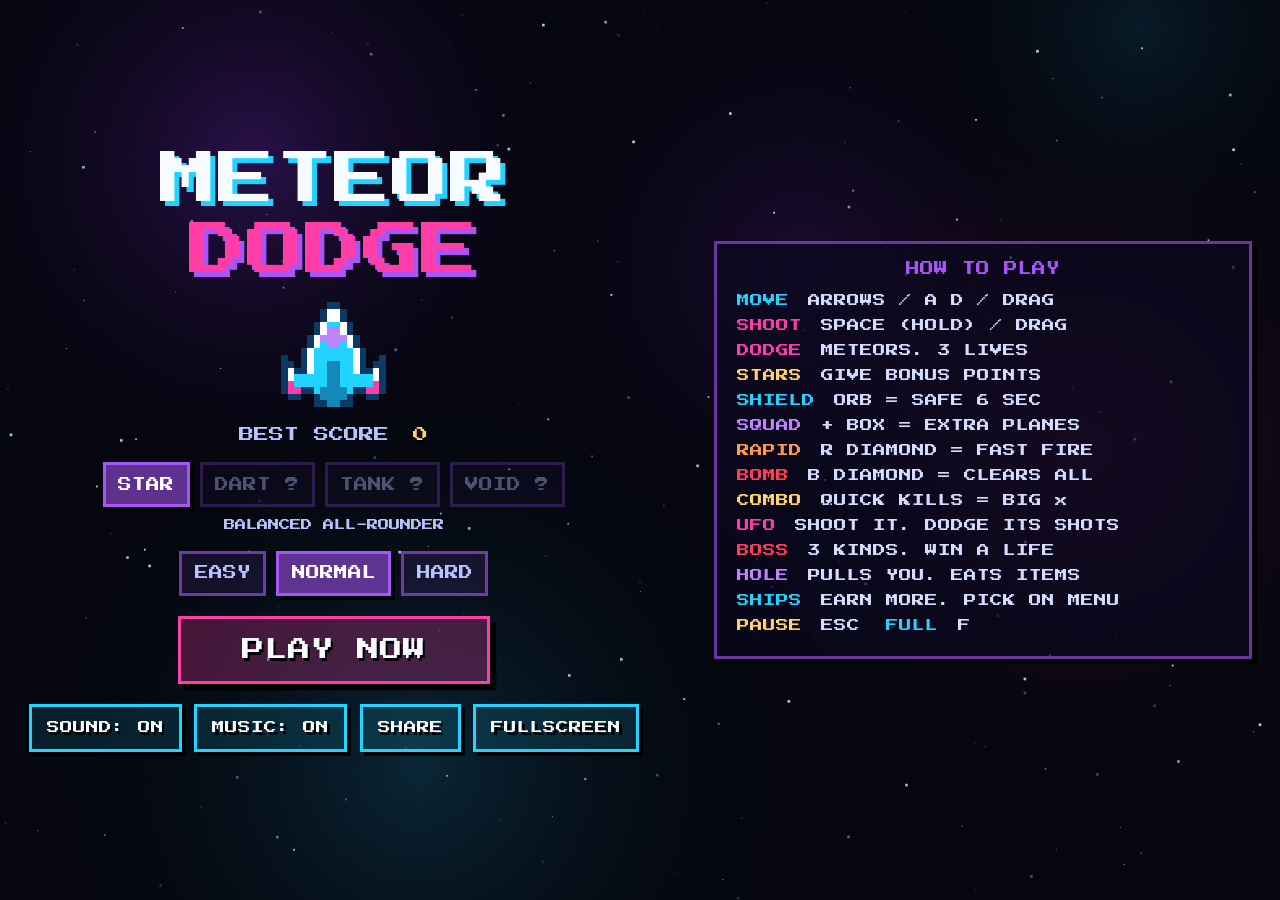
==== index.html @ 3d3eb7f8 "Stronger bosses that escalate; boss timing per difficulty Co-Authored-By: Claude Sonnet 5.5 <noreply" ====
<!doctype html>
<html lang="en">
<head>
<meta charset="utf-8">
<meta name="viewport" content="width=device-width, initial-scale=1, viewport-fit=cover, user-scalable=no">
<meta name="theme-color" content="#05060f">
<link rel="manifest" href="manifest.json">
<link rel="apple-touch-icon" href="assets/icon-192.png">
<meta name="mobile-web-app-capable" content="yes">
<meta name="apple-mobile-web-app-capable" content="yes">
<meta name="apple-mobile-web-app-status-bar-style" content="black-translucent">
<meta name="apple-mobile-web-app-title" content="Meteor Dodge">
<title>METEOR DODGE – Free Space Arcade Game</title>
<meta name="description" content="Dodge meteors, collect stars, and survive as long as possible in this free online arcade game.">
<meta property="og:type" content="website">
<meta property="og:url" content="https://nafisiqbalneloy.github.io/meteor-dodge/">
<meta property="og:site_name" content="METEOR DODGE">
<meta property="og:title" content="METEOR DODGE – Free Space Arcade Game">
<meta property="og:description" content="Dodge meteors, collect stars, and survive as long as possible in this free online arcade game.">
<meta property="og:image" content="https://nafisiqbalneloy.github.io/meteor-dodge/og-image-v2.png">
<meta property="og:image:width" content="1200">
<meta property="og:image:height" content="630">
<meta name="twitter:card" content="summary_large_image">
<meta name="twitter:title" content="METEOR DODGE – Free Space Arcade Game">
<meta name="twitter:description" content="Dodge meteors, collect stars, and survive as long as possible in this free online arcade game.">
<meta name="twitter:image" content="https://nafisiqbalneloy.github.io/meteor-dodge/og-image-v2.png">
<link rel="icon" type="image/svg+xml" href="assets/favicon.svg">
<link rel="stylesheet" href="style.css?v=13">
</head>
<body>
<div id="app">
  <div id="stage" class="state-menu">
    <canvas id="game" aria-label="Meteor Dodge game area"></canvas>

    <!-- HUD -->
    <div id="hud" aria-live="off">
      <div class="hud-left">
        <div class="score-label">SCORE</div>
        <div id="hudScore" class="score-val">0</div>
        <div class="best-line">BEST <span id="hudBest">0</span></div>
        <div id="combo" class="combo hidden"></div>
        <div id="power" class="power hidden"><span>SHIELD</span><i><b id="powerBar"></b></i></div>
        <div id="power2" class="power alt hidden"><span id="power2Label">DOUBLE SHIP</span><i><b id="power2Bar"></b></i></div>
        <div id="power3" class="power orange hidden"><span>RAPID FIRE</span><i><b id="power3Bar"></b></i></div>
      </div>
      <div id="lives" class="lives" aria-label="Lives"><span></span><span></span><span></span></div>
      <button id="btnPause" class="icon-btn" aria-label="Pause">II</button>
    </div>

    <!-- Optional touch pads -->
    <div id="pads">
      <div class="pad-group">
        <button id="padL" class="pad" aria-label="Move left">&lt;</button>
        <button id="padR" class="pad" aria-label="Move right">&gt;</button>
      </div>
      <button id="padF" class="pad fire" aria-label="Fire">FIRE</button>
    </div>

    <div id="toast" class="toast"></div>

    <!-- MAIN MENU -->
    <section id="menu" class="screen active">
      <div class="menu-main">
      <h1 class="title"><span>METEOR</span><span>DODGE</span></h1>
      <canvas id="shipPreview" class="hero-ship" width="48" height="48" aria-hidden="true"></canvas>

      <div class="menu-best">BEST SCORE <b id="menuBest">0</b></div>

      <div class="diff" role="radiogroup" aria-label="Ship">
        <button class="diff-btn ship-btn" data-ship="star" role="radio">STAR</button>
        <button class="diff-btn ship-btn" data-ship="dart" role="radio">DART</button>
        <button class="diff-btn ship-btn" data-ship="tank" role="radio">TANK</button>
        <button class="diff-btn ship-btn" data-ship="void" role="radio">VOID</button>
      </div>
      <div id="shipDesc" class="ship-desc">BALANCED ALL-ROUNDER</div>

      <div class="diff" role="radiogroup" aria-label="Difficulty">
        <button class="diff-btn" data-diff="easy" role="radio">EASY</button>
        <button class="diff-btn" data-diff="normal" role="radio">NORMAL</button>
        <button class="diff-btn" data-diff="hard" role="radio">HARD</button>
      </div>

      <button id="btnPlay" class="btn primary">PLAY NOW</button>

      <div class="row">
        <button id="btnHow" class="btn small narrow-only">HOW TO PLAY</button>
        <button id="btnSound" class="btn small" aria-pressed="true">SOUND: ON</button>
        <button id="btnMusic" class="btn small" aria-pressed="true">MUSIC: ON</button>
        <button id="btnPadToggle" class="btn small touch-only" aria-pressed="true">TOUCH PAD: ON</button>
        <button id="btnShare" class="btn small">SHARE</button>
        <button id="btnFull" class="btn small">FULLSCREEN</button>
      </div>
      </div>

      <div class="how">
        <h2>HOW TO PLAY</h2>
        <ul>
          <li><b class="c-cyan">MOVE</b> ARROWS / A D / DRAG</li>
          <li><b class="c-pink">SHOOT</b> SPACE (HOLD) / DRAG</li>
          <li><b class="c-pink">DODGE</b> METEORS. 3 LIVES</li>
          <li><b class="c-gold">STARS</b> GIVE BONUS POINTS</li>
          <li><b class="c-cyan">SHIELD</b> ORB = SAFE 6 SEC</li>
          <li><b class="c-purple">SQUAD</b> + BOX = EXTRA PLANES</li>
          <li><b class="c-orange">RAPID</b> R DIAMOND = FAST FIRE</li>
          <li><b class="c-red">BOMB</b> B DIAMOND = CLEARS ALL</li>
          <li><b class="c-gold">COMBO</b> QUICK KILLS = BIG x</li>
          <li><b class="c-pink">UFO</b> SHOOT IT. DODGE ITS SHOTS</li>
          <li><b class="c-red">BOSS</b> 3 KINDS. WIN A LIFE</li>
          <li><b class="c-purple">HOLE</b> PULLS YOU. EATS ITEMS</li>
          <li><b class="c-cyan">SHIPS</b> EARN MORE. PICK ON MENU</li>
          <li><b class="c-gold">PAUSE</b> ESC &nbsp;<b class="c-cyan">FULL</b> F</li>
        </ul>
        <button id="btnHowBack" class="btn small how-back">BACK</button>
      </div>
    </section>

    <!-- PAUSE -->
    <section id="pause" class="screen">
      <h2 class="big">PAUSED</h2>
      <button id="btnResume" class="btn primary">RESUME</button>
      <button id="btnRestart" class="btn">RESTART</button>
      <button id="btnPauseMenu" class="btn">MAIN MENU</button>
    </section>

    <!-- GAME OVER -->
    <section id="over" class="screen">
      <h2 class="big over-title">GAME OVER</h2>
      <div id="newBest" class="badge hidden">* NEW HIGH SCORE! *</div>
      <div class="stats">
        <div><span>FINAL SCORE</span><b id="ovScore">0</b></div>
        <div><span>BEST SCORE</span><b id="ovBest">0</b></div>
        <div><span>STARS COLLECTED</span><b id="ovStars">0</b></div>
        <div><span>BOSSES BEATEN</span><b id="ovBosses">0</b></div>
        <div><span>BEST COMBO</span><b id="ovCombo">0</b></div>
      </div>
      <button id="btnAgain" class="btn primary">PLAY AGAIN</button>
      <button id="btnOverMenu" class="btn">MAIN MENU</button>
      <button id="btnShare2" class="btn small">SHARE SCORE</button>
    </section>
  </div>
</div>
<noscript><p class="noscript">METEOR DODGE needs JavaScript enabled.</p></noscript>
<script src="game.js?v=22"></script>
</body>
</html>
---- style.css ----
/* METEOR DODGE – retro pixel styling. --u (set from JS) = stage height / 720, so 1u scales everything. */
@font-face {
  font-family: "Press Start 2P";                /* SIL Open Font License, see assets/OFL.txt */
  src: url("assets/PressStart2P-Regular.ttf") format("truetype");
  font-display: swap;
}
:root {
  --bg: #05060f;
  --cyan: #22d3ff;
  --purple: #a855f7;
  --pink: #ff3da8;
  --gold: #ffd36b;
  --white: #f5fbff;
  --u: 1px;
  --font: "Press Start 2P", "Courier New", monospace;
}
* { box-sizing: border-box; -webkit-tap-highlight-color: transparent; }
html, body {
  margin: 0; height: 100%; overflow: hidden; background: var(--bg); color: var(--white);
  font-family: var(--font); overscroll-behavior: none; touch-action: none;
  -webkit-user-select: none; user-select: none; -webkit-touch-callout: none;
}
button { font-family: var(--font); }
#app {
  position: fixed; inset: 0; display: flex; align-items: center; justify-content: center;
  background:
    radial-gradient(ellipse at 20% 10%, #1b0f3a 0, transparent 55%),
    radial-gradient(ellipse at 85% 90%, #0b2a4a 0, transparent 55%), var(--bg);
}
/* width / height are set by JS to fill the window (keeping the playfield proportions) */
#stage { position: relative; width: 100vw; height: 100vh; overflow: hidden; background: var(--bg); touch-action: none; }
canvas#game { position: absolute; inset: 0; width: 100%; height: 100%; display: block; touch-action: none; }
.hidden { display: none !important; }

/* shared pixel-box look: hard edges, no rounded corners, offset block shadow */
.pbox { border: calc(3 * var(--u)) solid; border-radius: 0; }

/* ---------- HUD ---------- */
#hud {
  position: absolute; left: 0; right: 0; top: 0; display: none; align-items: flex-start; justify-content: space-between;
  padding: calc(16 * var(--u) + env(safe-area-inset-top, 0px)) calc(20 * var(--u) + env(safe-area-inset-right, 0px)) calc(16 * var(--u)) calc(20 * var(--u) + env(safe-area-inset-left, 0px)); pointer-events: none;
  text-shadow: calc(2 * var(--u)) calc(2 * var(--u)) 0 #000;
}
.state-playing #hud, .state-paused #hud { display: flex; }
.hud-left { min-width: 0; }
.score-label { font-size: calc(11 * var(--u)); color: var(--cyan); }
.score-val { font-size: calc(30 * var(--u)); line-height: 1.2; margin-top: calc(6 * var(--u)); transform-origin: left center; }
.best-line { font-size: calc(10 * var(--u)); color: #b9c4ff; margin-top: calc(8 * var(--u)); }
.lives { display: flex; gap: calc(6 * var(--u)); margin-top: calc(4 * var(--u)); }
.lives span {
  width: calc(28 * var(--u)); height: calc(24 * var(--u)); background: var(--pink); image-rendering: pixelated;
  -webkit-mask: url("data:image/svg+xml,%3Csvg xmlns='http://www.w3.org/2000/svg' viewBox='0 0 7 6' shape-rendering='crispEdges'%3E%3Cpath d='M1 0h2v1H1zM4 0h2v1H4zM0 1h7v2H0zM1 3h5v1H1zM2 4h3v1H2zM3 5h1v1H3z'/%3E%3C/svg%3E") center / contain no-repeat;
  mask: url("data:image/svg+xml,%3Csvg xmlns='http://www.w3.org/2000/svg' viewBox='0 0 7 6' shape-rendering='crispEdges'%3E%3Cpath d='M1 0h2v1H1zM4 0h2v1H4zM0 1h7v2H0zM1 3h5v1H1zM2 4h3v1H2zM3 5h1v1H3z'/%3E%3C/svg%3E") center / contain no-repeat;
  transition: opacity .2s, transform .2s;
}
.lives span.lost { background: #3a3f66; opacity: .6; transform: scale(.8); }
.icon-btn {
  pointer-events: auto; width: calc(46 * var(--u)); height: calc(46 * var(--u)); min-width: 40px; min-height: 40px;
  border: calc(3 * var(--u)) solid var(--cyan); border-radius: 0; background: rgba(5, 6, 15, .7); color: var(--cyan);
  font-size: calc(14 * var(--u)); cursor: pointer; box-shadow: calc(3 * var(--u)) calc(3 * var(--u)) 0 #000;
}
.icon-btn:hover { background: rgba(34, 211, 255, .25); }
.power { margin-top: calc(14 * var(--u)); font-size: calc(10 * var(--u)); color: var(--cyan); }
.power i { display: block; width: calc(120 * var(--u)); height: calc(10 * var(--u)); margin-top: calc(6 * var(--u)); background: rgba(34, 211, 255, .2); border: calc(2 * var(--u)) solid var(--cyan); }
.power.orange { color: #ff9a4d; }
.power.orange i { border-color: #ff9a4d; background: rgba(255, 154, 77, .2); }
.power.orange b { background: #ff9a4d; }
.c-orange { color: #ff9a4d; }
.c-red { color: #ff3d5a; }
.power.alt { color: var(--purple); }
.power.alt i { border-color: var(--purple); background: rgba(168, 85, 247, .2); }
.power.alt b { background: var(--purple); }
.power b { display: block; height: 100%; width: 100%; background: var(--cyan); transform-origin: left; }

/* ---------- Touch pads ---------- */
#pads { position: absolute; left: 0; right: 0; bottom: calc(10 * var(--u) + env(safe-area-inset-bottom, 0px)); display: none; justify-content: space-between; padding: 0 calc(14 * var(--u) + env(safe-area-inset-right, 0px)) 0 calc(14 * var(--u) + env(safe-area-inset-left, 0px)); pointer-events: none; }
.pad {
  pointer-events: auto; width: calc(76 * var(--u)); height: calc(76 * var(--u)); min-width: 56px; min-height: 56px; border-radius: 0;
  border: calc(3 * var(--u)) solid rgba(34, 211, 255, .7); background: rgba(34, 211, 255, .12); color: var(--cyan);
  font-size: calc(24 * var(--u)); touch-action: none;
}
.pad.down { background: rgba(34, 211, 255, .4); }
.pad-group { display: flex; gap: calc(10 * var(--u)); }
.pad.fire { border-color: rgba(255, 61, 168, .85); background: rgba(255, 61, 168, .16); color: var(--pink); font-size: calc(13 * var(--u)); }
.pad.fire.down { background: rgba(255, 61, 168, .5); }
@media (pointer: coarse) {
  .state-playing.pad-on #pads { display: flex; }
  .touch-only { display: inline-block !important; }
}
.touch-only { display: none; }

/* ---------- Toast ---------- */
.toast {
  position: absolute; left: 50%; top: 22%; transform: translate(-50%, -10px); opacity: 0; pointer-events: none;
  padding: calc(12 * var(--u)) calc(18 * var(--u)); border: calc(3 * var(--u)) solid var(--pink); font-size: calc(14 * var(--u)); line-height: 1.3;
  background: rgba(5, 6, 15, .85); color: var(--white); text-shadow: calc(2 * var(--u)) calc(2 * var(--u)) 0 #000;
  box-shadow: calc(4 * var(--u)) calc(4 * var(--u)) 0 #000; white-space: nowrap; transition: opacity .2s, transform .2s; z-index: 5;
}
.toast.show { opacity: 1; transform: translate(-50%, 0); }

/* ---------- Screens ---------- */
.screen {
  position: absolute; inset: 0; display: flex; flex-direction: column; align-items: center; justify-content: center;
  gap: calc(16 * var(--u)); padding: calc(18 * var(--u) + env(safe-area-inset-top, 0px)) calc(18 * var(--u) + env(safe-area-inset-right, 0px)) calc(18 * var(--u) + env(safe-area-inset-bottom, 0px)) calc(18 * var(--u) + env(safe-area-inset-left, 0px)); text-align: center;
  opacity: 0; visibility: hidden; transform: scale(1.04);
  transition: opacity .3s ease, transform .3s ease, visibility 0s .3s; z-index: 4;
}
.screen.active { opacity: 1; visibility: visible; transform: none; transition-delay: 0s; }
#pause, #over { background: rgba(5, 6, 15, .82); }

.menu-main { display: flex; flex-direction: column; align-items: center; gap: calc(16 * var(--u)); }
.wide-layout #menu { flex-direction: row; gap: calc(60 * var(--u)); }
.wide-layout .how { width: calc(430 * var(--u)); }

.title { margin: 0; display: flex; flex-direction: column; gap: calc(6 * var(--u)); line-height: 1.1; font-weight: 400; font-size: calc(46 * var(--u)); }
.title span:first-child { color: var(--white); text-shadow: calc(4 * var(--u)) calc(4 * var(--u)) 0 var(--cyan); }
.title span:last-child { color: var(--pink); text-shadow: calc(4 * var(--u)) calc(4 * var(--u)) 0 var(--purple); }
.hero-ship { width: calc(84 * var(--u)); height: calc(84 * var(--u)); image-rendering: pixelated; animation: float 2.4s steps(6) infinite; }
.ship-desc { font-size: calc(9 * var(--u)); color: #b9c4ff; margin-top: calc(-6 * var(--u)); }
.combo { margin-top: calc(10 * var(--u)); font-size: calc(11 * var(--u)); color: var(--gold); text-shadow: calc(2 * var(--u)) calc(2 * var(--u)) 0 #000; }
.hero-ship .flame { animation: flick .2s steps(2) infinite alternate; transform-origin: 0 24px; }
@keyframes float { 50% { transform: translateY(calc(-8 * var(--u))); } }
@keyframes flick { to { transform: scaleY(.7); } }
.menu-best { font-size: calc(12 * var(--u)); color: #b9c4ff; }
.menu-best b { color: var(--gold); font-weight: 400; margin-left: .6em; text-shadow: calc(2 * var(--u)) calc(2 * var(--u)) 0 #000; }

.diff { display: flex; gap: calc(8 * var(--u)); }
.diff-btn {
  font-size: calc(11 * var(--u)); color: #b9c4ff; cursor: pointer; padding: calc(10 * var(--u)) calc(10 * var(--u)); min-height: 40px;
  border: calc(3 * var(--u)) solid rgba(168, 85, 247, .6); border-radius: 0; background: rgba(168, 85, 247, .1);
}
.diff-btn[aria-checked="true"] { color: #fff; border-color: var(--purple); background: rgba(168, 85, 247, .55); box-shadow: calc(3 * var(--u)) calc(3 * var(--u)) 0 #000; }

.btn {
  font-size: calc(14 * var(--u)); color: var(--white); cursor: pointer; line-height: 1.2;
  min-width: calc(250 * var(--u)); min-height: 46px; padding: calc(14 * var(--u)) calc(22 * var(--u)); border-radius: 0;
  border: calc(3 * var(--u)) solid var(--cyan); background: rgba(34, 211, 255, .12);
  text-shadow: calc(2 * var(--u)) calc(2 * var(--u)) 0 #000; box-shadow: calc(5 * var(--u)) calc(5 * var(--u)) 0 #000;
  transition: transform .06s, box-shadow .06s, background .1s;
}
.btn:hover, .btn:focus-visible { background: rgba(34, 211, 255, .3); outline: none; }
.btn:active { transform: translate(calc(4 * var(--u)), calc(4 * var(--u))); box-shadow: calc(1 * var(--u)) calc(1 * var(--u)) 0 #000; }
.btn.primary { border-color: var(--pink); background: rgba(255, 61, 168, .25); font-size: calc(18 * var(--u)); animation: blink 1.2s steps(2) infinite; }
.btn.primary:hover, .btn.primary:focus-visible { background: rgba(255, 61, 168, .5); }
.btn.small { min-width: 0; font-size: calc(10 * var(--u)); padding: calc(11 * var(--u)) calc(12 * var(--u)); min-height: 40px; box-shadow: calc(3 * var(--u)) calc(3 * var(--u)) 0 #000; }
@keyframes blink { 50% { border-color: var(--gold); } }
.row { display: flex; flex-wrap: wrap; gap: calc(10 * var(--u)); justify-content: center; }

.how { width: calc(420 * var(--u)); max-width: 94%; padding: calc(14 * var(--u)) calc(16 * var(--u)); border: calc(3 * var(--u)) solid rgba(168, 85, 247, .6); background: rgba(10, 8, 30, .7); text-align: left; box-shadow: calc(4 * var(--u)) calc(4 * var(--u)) 0 #000; }
.how h2 { margin: 0 0 calc(10 * var(--u)); font-size: calc(11 * var(--u)); font-weight: 400; color: var(--purple); text-align: center; }
.how ul { margin: 0; padding: 0; list-style: none; font-size: calc(10 * var(--u)); line-height: 2; color: #d4dcff; }
.how b { font-weight: 400; margin-right: .5em; }
.c-cyan { color: var(--cyan); } .c-pink { color: var(--pink); } .c-gold { color: var(--gold); } .c-purple { color: #c084fc; }

.big { margin: 0; font-size: calc(36 * var(--u)); font-weight: 400; color: var(--white); text-shadow: calc(4 * var(--u)) calc(4 * var(--u)) 0 var(--cyan); }
.over-title { color: var(--pink); text-shadow: calc(4 * var(--u)) calc(4 * var(--u)) 0 var(--purple); }
#over.active .over-title { animation: slam .6s steps(8) both; }
#over.active .stats > div { animation: rise .4s steps(5) both; }
#over.active .stats > div:nth-child(2) { animation-delay: .15s; }
#over.active .stats > div:nth-child(3) { animation-delay: .3s; }
@keyframes slam { 0% { transform: scale(3); opacity: 0; } 100% { transform: none; opacity: 1; } }
@keyframes rise { from { transform: translateY(20px); opacity: 0; } }
.stats { display: grid; gap: calc(10 * var(--u)); width: calc(420 * var(--u)); max-width: 92%; }
.stats > div { display: flex; justify-content: space-between; align-items: center; gap: calc(10 * var(--u)); padding: calc(12 * var(--u)) calc(14 * var(--u)); border: calc(3 * var(--u)) solid rgba(34, 211, 255, .6); background: rgba(34, 211, 255, .08); box-shadow: calc(4 * var(--u)) calc(4 * var(--u)) 0 #000; }
.stats span { font-size: calc(10 * var(--u)); color: #b9c4ff; text-align: left; }
.stats b { font-size: calc(20 * var(--u)); font-weight: 400; color: var(--gold); text-shadow: calc(2 * var(--u)) calc(2 * var(--u)) 0 #000; }
.badge { padding: calc(10 * var(--u)) calc(14 * var(--u)); font-size: calc(12 * var(--u)); color: #1a1000; background: var(--gold); border: calc(3 * var(--u)) solid #fff; box-shadow: calc(4 * var(--u)) calc(4 * var(--u)) 0 #000; animation: pop .8s steps(2) infinite; }
@keyframes pop { 50% { background: #fff; } }

.static-screen { position: static; transform: none; }
.nolink { text-decoration: none; display: inline-block; }
.noscript { position: fixed; inset: 0; display: grid; place-items: center; background: var(--bg); color: #fff; margin: 0; }

@media (prefers-reduced-motion: reduce) {
  .hero-ship, .btn.primary, .badge { animation: none; }
  .screen { transition-duration: .01s; }
}

/* ---------- Phone layout: the how-to list lives on its own page, so the main menu stays roomy ---------- */
.narrow-only, .how-back { display: none; }
#stage:not(.wide-layout) .narrow-only { display: inline-block; }
#stage:not(.wide-layout) #menu .how { display: none; width: calc(440 * var(--u)); max-width: 96%; padding: calc(16 * var(--u)) calc(18 * var(--u)); }
#stage:not(.wide-layout) #menu .how h2 { font-size: calc(14 * var(--u)); margin-bottom: calc(12 * var(--u)); }
#stage:not(.wide-layout) #menu .how ul { font-size: calc(11 * var(--u)); line-height: 2.05; }
#stage:not(.wide-layout) #menu .how .how-back { display: block; margin: calc(14 * var(--u)) auto 0; }
#stage:not(.wide-layout) #menu.show-how .menu-main { display: none; }
#stage:not(.wide-layout) #menu.show-how .how { display: block; }
#stage:not(.wide-layout) .menu-main { gap: calc(12 * var(--u)); }

.diff-btn.locked { opacity: .4; }
.diff-btn.locked::after { content: ' ?'; }

/* iPhone home-screen app: page box as tall as the real screen (the height is set from JS) */
html.ios-standalone, html.ios-standalone body { height: var(--screen-h); }
html.ios-standalone #app { position: absolute; top: 0; left: 0; right: 0; bottom: auto; height: var(--screen-h); }
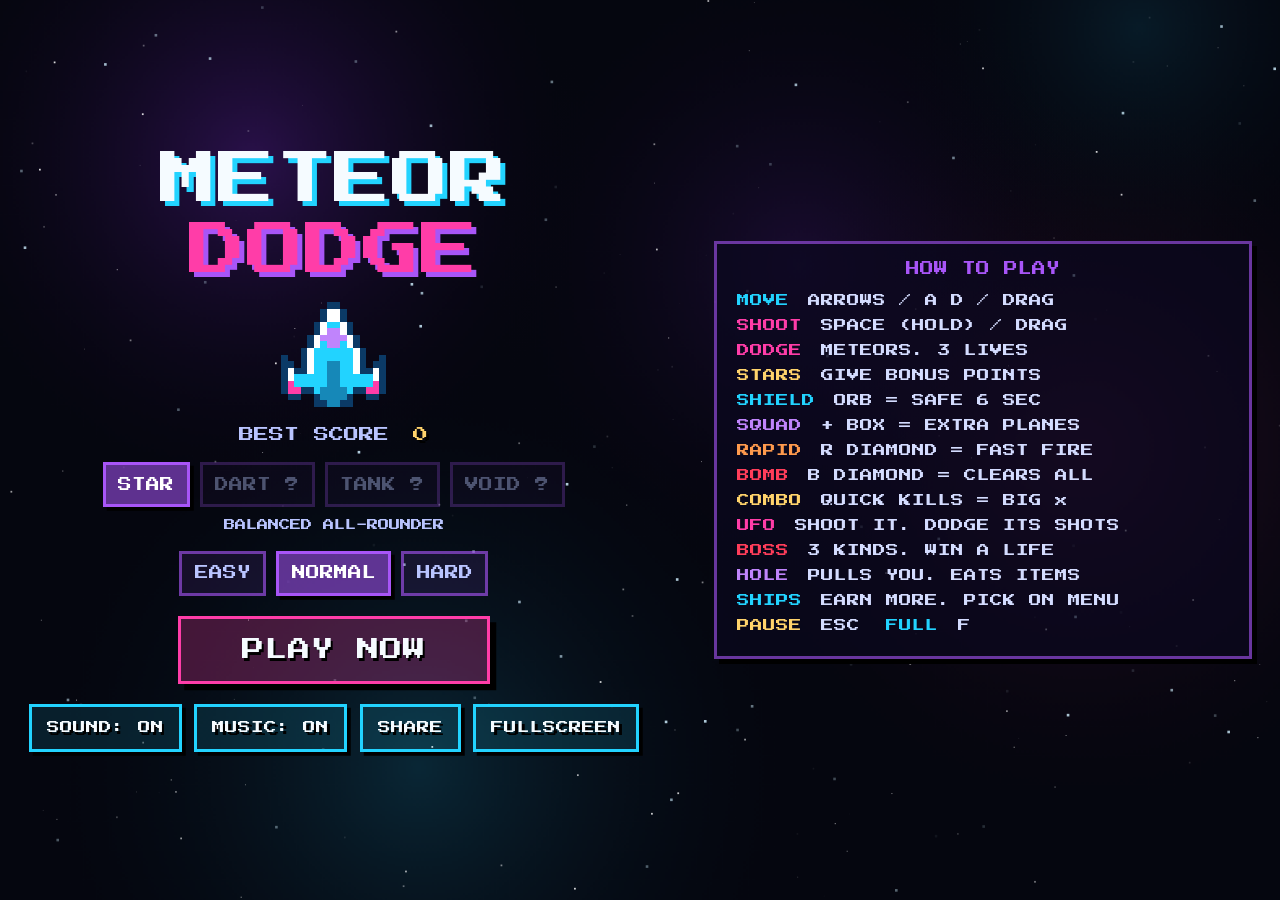
==== commit 4a2c49b2: "Centered hearts, fire meteors for Magma King, sooner bosses, no font flash on startup Co-Authored-By" ====
--- a/index.html
+++ b/index.html
@@ -25,7 +25,8 @@
 <meta name="twitter:description" content="Dodge meteors, collect stars, and survive as long as possible in this free online arcade game.">
 <meta name="twitter:image" content="https://nafisiqbalneloy.github.io/meteor-dodge/og-image-v2.png">
 <link rel="icon" type="image/svg+xml" href="assets/favicon.svg">
-<link rel="stylesheet" href="style.css?v=13">
+<link rel="preload" href="assets/PressStart2P-Regular.ttf" as="font" type="font/ttf" crossorigin>
+<link rel="stylesheet" href="style.css?v=14">
 </head>
 <body>
 <div id="app">
@@ -139,7 +140,7 @@
     </section>
   </div>
 </div>
-<noscript><p class="noscript">METEOR DODGE needs JavaScript enabled.</p></noscript>
-<script src="game.js?v=22"></script>
+<noscript><style>html:not(.fonts-ready) #app{opacity:1!important}</style><p class="noscript">METEOR DODGE needs JavaScript enabled.</p></noscript>
+<script src="game.js?v=23"></script>
 </body>
 </html>
--- a/style.css
+++ b/style.css
@@ -2,7 +2,7 @@
 @font-face {
   font-family: "Press Start 2P";                /* SIL Open Font License, see assets/OFL.txt */
   src: url("assets/PressStart2P-Regular.ttf") format("truetype");
-  font-display: swap;
+  font-display: block;
 }
 :root {
   --bg: #05060f;
@@ -46,7 +46,8 @@
 .score-label { font-size: calc(11 * var(--u)); color: var(--cyan); }
 .score-val { font-size: calc(30 * var(--u)); line-height: 1.2; margin-top: calc(6 * var(--u)); transform-origin: left center; }
 .best-line { font-size: calc(10 * var(--u)); color: #b9c4ff; margin-top: calc(8 * var(--u)); }
-.lives { display: flex; gap: calc(6 * var(--u)); margin-top: calc(4 * var(--u)); }
+.lives { display: flex; gap: calc(6 * var(--u)); }
+#hud .lives { position: absolute; left: 50%; transform: translateX(-50%); top: calc(18 * var(--u) + env(safe-area-inset-top, 0px)); }
 .lives span {
   width: calc(28 * var(--u)); height: calc(24 * var(--u)); background: var(--pink); image-rendering: pixelated;
   -webkit-mask: url("data:image/svg+xml,%3Csvg xmlns='http://www.w3.org/2000/svg' viewBox='0 0 7 6' shape-rendering='crispEdges'%3E%3Cpath d='M1 0h2v1H1zM4 0h2v1H4zM0 1h7v2H0zM1 3h5v1H1zM2 4h3v1H2zM3 5h1v1H3z'/%3E%3C/svg%3E") center / contain no-repeat;
@@ -193,3 +194,7 @@
 /* iPhone home-screen app: page box as tall as the real screen (the height is set from JS) */
 html.ios-standalone, html.ios-standalone body { height: var(--screen-h); }
 html.ios-standalone #app { position: absolute; top: 0; left: 0; right: 0; bottom: auto; height: var(--screen-h); }
+
+/* hide the page for a moment until the pixel font is ready (JS adds .fonts-ready; no-JS visitors still see it) */
+html:not(.fonts-ready) #app { opacity: 0; }
+html.fonts-ready #app { opacity: 1; transition: opacity .12s linear; }
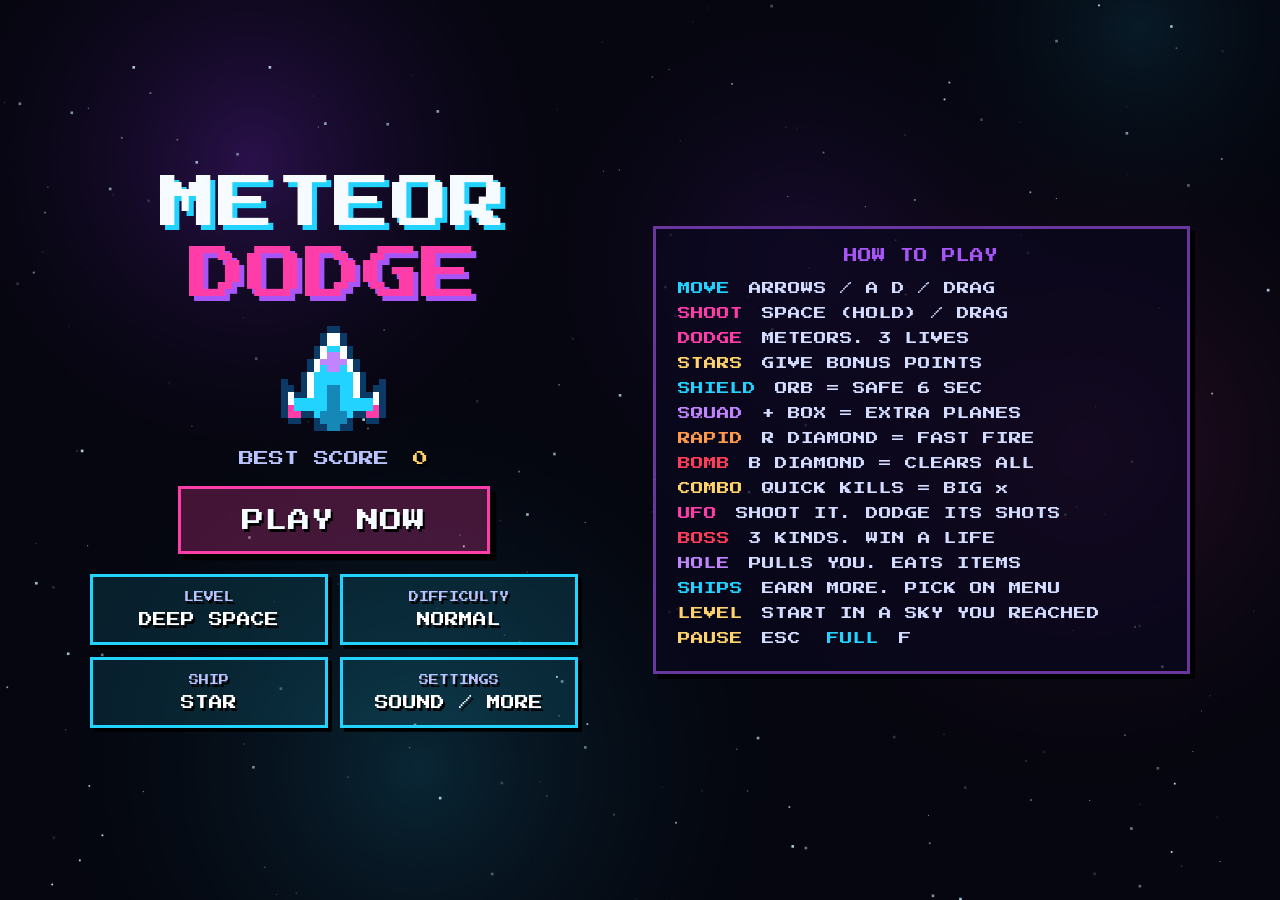
==== commit 4c4533f1: "Cleaner menu: home with Level, Difficulty, Ship and Settings pages; choose starting level Co-Authore" ====
--- a/index.html
+++ b/index.html
@@ -26,7 +26,7 @@
 <meta name="twitter:image" content="https://nafisiqbalneloy.github.io/meteor-dodge/og-image-v2.png">
 <link rel="icon" type="image/svg+xml" href="assets/favicon.svg">
 <link rel="preload" href="assets/PressStart2P-Regular.ttf" as="font" type="font/ttf" crossorigin>
-<link rel="stylesheet" href="style.css?v=14">
+<link rel="stylesheet" href="style.css?v=15">
 </head>
 <body>
 <div id="app">
@@ -60,37 +60,71 @@
     <div id="toast" class="toast"></div>
 
     <!-- MAIN MENU -->
-    <section id="menu" class="screen active">
+    <section id="menu" class="screen active" data-view="home">
+      <!-- HOME -->
       <div class="menu-main">
-      <h1 class="title"><span>METEOR</span><span>DODGE</span></h1>
-      <canvas id="shipPreview" class="hero-ship" width="48" height="48" aria-hidden="true"></canvas>
+        <h1 class="title"><span>METEOR</span><span>DODGE</span></h1>
+        <canvas id="shipPreview" class="hero-ship" width="48" height="48" aria-hidden="true"></canvas>
+        <div class="menu-best">BEST SCORE <b id="menuBest">0</b></div>
 
-      <div class="menu-best">BEST SCORE <b id="menuBest">0</b></div>
+        <button id="btnPlay" class="btn primary">PLAY NOW</button>
 
-      <div class="diff" role="radiogroup" aria-label="Ship">
-        <button class="diff-btn ship-btn" data-ship="star" role="radio">STAR</button>
-        <button class="diff-btn ship-btn" data-ship="dart" role="radio">DART</button>
-        <button class="diff-btn ship-btn" data-ship="tank" role="radio">TANK</button>
-        <button class="diff-btn ship-btn" data-ship="void" role="radio">VOID</button>
-      </div>
-      <div id="shipDesc" class="ship-desc">BALANCED ALL-ROUNDER</div>
-
-      <div class="diff" role="radiogroup" aria-label="Difficulty">
-        <button class="diff-btn" data-diff="easy" role="radio">EASY</button>
-        <button class="diff-btn" data-diff="normal" role="radio">NORMAL</button>
-        <button class="diff-btn" data-diff="hard" role="radio">HARD</button>
+        <div class="menu-grid">
+          <button id="btnLevelMenu" class="btn small tile"><span class="k">LEVEL</span><span class="v" id="vLevel">DEEP SPACE</span></button>
+          <button id="btnDiffMenu" class="btn small tile"><span class="k">DIFFICULTY</span><span class="v" id="vDiff">NORMAL</span></button>
+          <button id="btnShipMenu" class="btn small tile"><span class="k">SHIP</span><span class="v" id="vShip">STAR</span></button>
+          <button id="btnSettingsMenu" class="btn small tile"><span class="k">SETTINGS</span><span class="v">SOUND / MORE</span></button>
+          <button id="btnHow" class="btn small tile narrow-only"><span class="v">HOW TO PLAY</span></button>
+        </div>
       </div>
 
-      <button id="btnPlay" class="btn primary">PLAY NOW</button>
+      <!-- LEVEL -->
+      <div id="panelLevel" class="menu-panel">
+        <h2>CHOOSE LEVEL</h2>
+        <p class="panel-note">START IN A SKY YOU HAVE ALREADY REACHED</p>
+        <div class="opt-list" role="radiogroup" aria-label="Start level">
+          <button class="opt-btn level-btn" data-level="0" role="radio"><b>DEEP SPACE</b><small></small></button>
+          <button class="opt-btn level-btn" data-level="1" role="radio"><b>TOXIC NEBULA</b><small></small></button>
+          <button class="opt-btn level-btn" data-level="2" role="radio"><b>ICE FIELD</b><small></small></button>
+          <button class="opt-btn level-btn" data-level="3" role="radio"><b>LAVA ZONE</b><small></small></button>
+        </div>
+        <button class="btn small back-btn">BACK</button>
+      </div>
 
-      <div class="row">
-        <button id="btnHow" class="btn small narrow-only">HOW TO PLAY</button>
-        <button id="btnSound" class="btn small" aria-pressed="true">SOUND: ON</button>
-        <button id="btnMusic" class="btn small" aria-pressed="true">MUSIC: ON</button>
-        <button id="btnPadToggle" class="btn small touch-only" aria-pressed="true">TOUCH PAD: ON</button>
-        <button id="btnShare" class="btn small">SHARE</button>
-        <button id="btnFull" class="btn small">FULLSCREEN</button>
+      <!-- DIFFICULTY -->
+      <div id="panelDiff" class="menu-panel">
+        <h2>DIFFICULTY</h2>
+        <div class="opt-list" role="radiogroup" aria-label="Difficulty">
+          <button class="opt-btn diff-btn" data-diff="easy" role="radio"><b>EASY</b><small>RELAXED. SLOWER, FEWER METEORS</small></button>
+          <button class="opt-btn diff-btn" data-diff="normal" role="radio"><b>NORMAL</b><small>THE REAL GAME</small></button>
+          <button class="opt-btn diff-btn" data-diff="hard" role="radio"><b>HARD</b><small>FAST AND MEAN. TOUGHER BOSSES</small></button>
+        </div>
+        <button class="btn small back-btn">BACK</button>
       </div>
+
+      <!-- SHIP -->
+      <div id="panelShip" class="menu-panel">
+        <h2>CHOOSE SHIP</h2>
+        <div class="opt-list" role="radiogroup" aria-label="Ship">
+          <button class="opt-btn diff-btn ship-btn" data-ship="star" role="radio"><b>STAR</b><small></small></button>
+          <button class="opt-btn diff-btn ship-btn" data-ship="dart" role="radio"><b>DART</b><small></small></button>
+          <button class="opt-btn diff-btn ship-btn" data-ship="tank" role="radio"><b>TANK</b><small></small></button>
+          <button class="opt-btn diff-btn ship-btn" data-ship="void" role="radio"><b>VOID</b><small></small></button>
+        </div>
+        <button class="btn small back-btn">BACK</button>
+      </div>
+
+      <!-- SETTINGS -->
+      <div id="panelSettings" class="menu-panel">
+        <h2>SETTINGS</h2>
+        <div class="opt-list settings-list">
+          <button id="btnSound" class="btn small" aria-pressed="true">SOUND: ON</button>
+          <button id="btnMusic" class="btn small" aria-pressed="true">MUSIC: ON</button>
+          <button id="btnPadToggle" class="btn small touch-only" aria-pressed="true">TOUCH PAD: ON</button>
+          <button id="btnFull" class="btn small">FULLSCREEN</button>
+          <button id="btnShare" class="btn small">SHARE THE GAME</button>
+        </div>
+        <button class="btn small back-btn">BACK</button>
       </div>
 
       <div class="how">
@@ -109,9 +143,10 @@
           <li><b class="c-red">BOSS</b> 3 KINDS. WIN A LIFE</li>
           <li><b class="c-purple">HOLE</b> PULLS YOU. EATS ITEMS</li>
           <li><b class="c-cyan">SHIPS</b> EARN MORE. PICK ON MENU</li>
+          <li><b class="c-gold">LEVEL</b> START IN A SKY YOU REACHED</li>
           <li><b class="c-gold">PAUSE</b> ESC &nbsp;<b class="c-cyan">FULL</b> F</li>
         </ul>
-        <button id="btnHowBack" class="btn small how-back">BACK</button>
+        <button id="btnHowBack" class="btn small how-back back-btn">BACK</button>
       </div>
     </section>
 
@@ -141,6 +176,6 @@
   </div>
 </div>
 <noscript><style>html:not(.fonts-ready) #app{opacity:1!important}</style><p class="noscript">METEOR DODGE needs JavaScript enabled.</p></noscript>
-<script src="game.js?v=23"></script>
+<script src="game.js?v=24"></script>
 </body>
 </html>
--- a/style.css
+++ b/style.css
@@ -177,19 +177,43 @@
   .screen { transition-duration: .01s; }
 }
 
-/* ---------- Phone layout: the how-to list lives on its own page, so the main menu stays roomy ---------- */
+/* ---------- Menu pages: home, level, difficulty, ship, settings, how to play ---------- */
 .narrow-only, .how-back { display: none; }
-#stage:not(.wide-layout) .narrow-only { display: inline-block; }
-#stage:not(.wide-layout) #menu .how { display: none; width: calc(440 * var(--u)); max-width: 96%; padding: calc(16 * var(--u)) calc(18 * var(--u)); }
+#menu .menu-main, #menu .menu-panel, #menu .how { display: none; }
+#menu[data-view="home"] .menu-main { display: flex; }
+#menu[data-view="level"] #panelLevel, #menu[data-view="diff"] #panelDiff, #menu[data-view="ship"] #panelShip, #menu[data-view="settings"] #panelSettings { display: flex; }
+#menu[data-view="how"] .how { display: block; }
+.wide-layout #menu[data-view="home"] .how { display: block; }
+.how { width: calc(440 * var(--u)); max-width: 96%; padding: calc(16 * var(--u)) calc(18 * var(--u)); }
+#stage:not(.wide-layout) .tile.narrow-only { display: flex; }
 #stage:not(.wide-layout) #menu .how h2 { font-size: calc(14 * var(--u)); margin-bottom: calc(12 * var(--u)); }
-#stage:not(.wide-layout) #menu .how ul { font-size: calc(11 * var(--u)); line-height: 2.05; }
+#stage:not(.wide-layout) #menu .how ul { font-size: calc(11 * var(--u)); line-height: 2; }
 #stage:not(.wide-layout) #menu .how .how-back { display: block; margin: calc(14 * var(--u)) auto 0; }
-#stage:not(.wide-layout) #menu.show-how .menu-main { display: none; }
-#stage:not(.wide-layout) #menu.show-how .how { display: block; }
 #stage:not(.wide-layout) .menu-main { gap: calc(12 * var(--u)); }
+.wide-layout .how { width: calc(430 * var(--u)); }
+
+.menu-grid { display: grid; grid-template-columns: 1fr 1fr; gap: calc(10 * var(--u)); width: calc(390 * var(--u)); max-width: 100%; }
+.tile { display: flex; flex-direction: column; align-items: center; justify-content: center; gap: calc(7 * var(--u)); min-width: 0; padding: calc(12 * var(--u)) calc(8 * var(--u)); }
+.tile .k { font-size: calc(8 * var(--u)); color: #b9c4ff; }
+.tile .v { font-size: calc(11 * var(--u)); color: #fff; }
+.tile.narrow-only { grid-column: 1 / -1; }
+
+.menu-panel { flex-direction: column; align-items: center; gap: calc(14 * var(--u)); width: calc(440 * var(--u)); max-width: 96%; }
+.menu-panel h2 { margin: 0; font-size: calc(18 * var(--u)); font-weight: 400; color: var(--purple); text-shadow: calc(3 * var(--u)) calc(3 * var(--u)) 0 #000; }
+.panel-note { margin: calc(-6 * var(--u)) 0 0; font-size: calc(9 * var(--u)); color: #b9c4ff; }
+.opt-list { display: flex; flex-direction: column; gap: calc(10 * var(--u)); width: 100%; }
+.opt-btn {
+  display: flex; flex-direction: column; align-items: flex-start; gap: calc(7 * var(--u)); width: 100%; min-height: 44px; cursor: pointer; text-align: left;
+  padding: calc(13 * var(--u)) calc(16 * var(--u)); color: #d9ddff; border: calc(3 * var(--u)) solid rgba(168, 85, 247, .6); border-radius: 0; background: rgba(168, 85, 247, .1);
+}
+.opt-btn b { font-weight: 400; font-size: calc(14 * var(--u)); }
+.opt-btn small { font-size: calc(9 * var(--u)); color: #b9c4ff; line-height: 1.5; }
+.opt-btn[aria-checked="true"] { color: #fff; border-color: var(--purple); background: rgba(168, 85, 247, .5); box-shadow: calc(3 * var(--u)) calc(3 * var(--u)) 0 #000; }
+.opt-btn.locked { opacity: .5; }
+.opt-btn.locked::after { content: none; }
+.settings-list .btn { width: 100%; }
 
 .diff-btn.locked { opacity: .4; }
-.diff-btn.locked::after { content: ' ?'; }
 
 /* iPhone home-screen app: page box as tall as the real screen (the height is set from JS) */
 html.ios-standalone, html.ios-standalone body { height: var(--screen-h); }
@@ -198,3 +222,5 @@
 /* hide the page for a moment until the pixel font is ready (JS adds .fonts-ready; no-JS visitors still see it) */
 html:not(.fonts-ready) #app { opacity: 0; }
 html.fonts-ready #app { opacity: 1; transition: opacity .12s linear; }
+
+#stage.wide-layout .tile.narrow-only { display: none; }
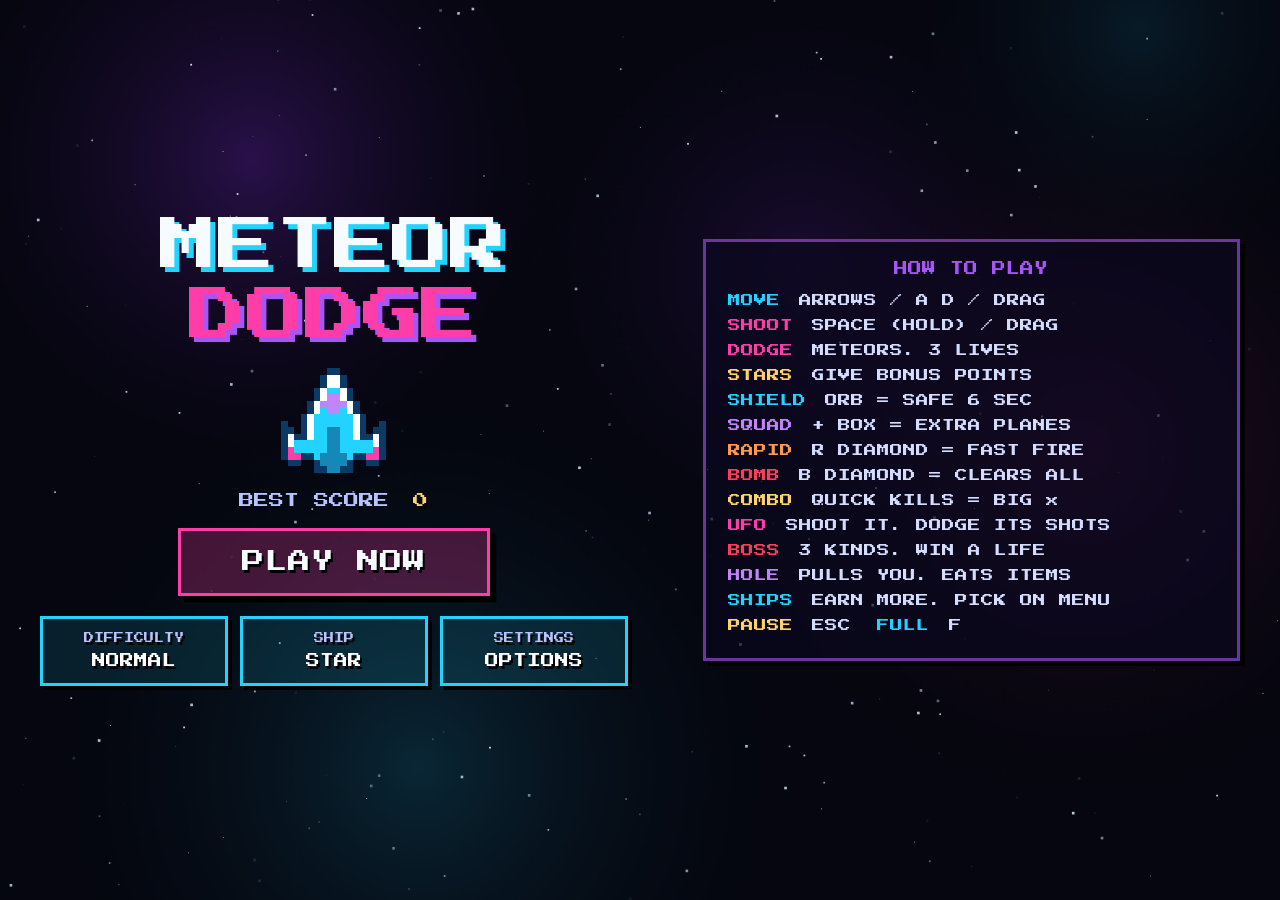
==== commit b329f46b: "Menu: remove Level tile; difficulty and ship pages stay open after choosing Co-Authored-By: Claude S" ====
--- a/index.html
+++ b/index.html
@@ -26,7 +26,7 @@
 <meta name="twitter:image" content="https://nafisiqbalneloy.github.io/meteor-dodge/og-image-v2.png">
 <link rel="icon" type="image/svg+xml" href="assets/favicon.svg">
 <link rel="preload" href="assets/PressStart2P-Regular.ttf" as="font" type="font/ttf" crossorigin>
-<link rel="stylesheet" href="style.css?v=15">
+<link rel="stylesheet" href="style.css?v=16">
 </head>
 <body>
 <div id="app">
@@ -70,25 +70,11 @@
         <button id="btnPlay" class="btn primary">PLAY NOW</button>
 
         <div class="menu-grid">
-          <button id="btnLevelMenu" class="btn small tile"><span class="k">LEVEL</span><span class="v" id="vLevel">DEEP SPACE</span></button>
           <button id="btnDiffMenu" class="btn small tile"><span class="k">DIFFICULTY</span><span class="v" id="vDiff">NORMAL</span></button>
           <button id="btnShipMenu" class="btn small tile"><span class="k">SHIP</span><span class="v" id="vShip">STAR</span></button>
-          <button id="btnSettingsMenu" class="btn small tile"><span class="k">SETTINGS</span><span class="v">SOUND / MORE</span></button>
+          <button id="btnSettingsMenu" class="btn small tile"><span class="k">SETTINGS</span><span class="v">OPTIONS</span></button>
           <button id="btnHow" class="btn small tile narrow-only"><span class="v">HOW TO PLAY</span></button>
         </div>
-      </div>
-
-      <!-- LEVEL -->
-      <div id="panelLevel" class="menu-panel">
-        <h2>CHOOSE LEVEL</h2>
-        <p class="panel-note">START IN A SKY YOU HAVE ALREADY REACHED</p>
-        <div class="opt-list" role="radiogroup" aria-label="Start level">
-          <button class="opt-btn level-btn" data-level="0" role="radio"><b>DEEP SPACE</b><small></small></button>
-          <button class="opt-btn level-btn" data-level="1" role="radio"><b>TOXIC NEBULA</b><small></small></button>
-          <button class="opt-btn level-btn" data-level="2" role="radio"><b>ICE FIELD</b><small></small></button>
-          <button class="opt-btn level-btn" data-level="3" role="radio"><b>LAVA ZONE</b><small></small></button>
-        </div>
-        <button class="btn small back-btn">BACK</button>
       </div>
 
       <!-- DIFFICULTY -->
@@ -143,7 +129,6 @@
           <li><b class="c-red">BOSS</b> 3 KINDS. WIN A LIFE</li>
           <li><b class="c-purple">HOLE</b> PULLS YOU. EATS ITEMS</li>
           <li><b class="c-cyan">SHIPS</b> EARN MORE. PICK ON MENU</li>
-          <li><b class="c-gold">LEVEL</b> START IN A SKY YOU REACHED</li>
           <li><b class="c-gold">PAUSE</b> ESC &nbsp;<b class="c-cyan">FULL</b> F</li>
         </ul>
         <button id="btnHowBack" class="btn small how-back back-btn">BACK</button>
@@ -176,6 +161,6 @@
   </div>
 </div>
 <noscript><style>html:not(.fonts-ready) #app{opacity:1!important}</style><p class="noscript">METEOR DODGE needs JavaScript enabled.</p></noscript>
-<script src="game.js?v=24"></script>
+<script src="game.js?v=25"></script>
 </body>
 </html>
--- a/style.css
+++ b/style.css
@@ -181,7 +181,7 @@
 .narrow-only, .how-back { display: none; }
 #menu .menu-main, #menu .menu-panel, #menu .how { display: none; }
 #menu[data-view="home"] .menu-main { display: flex; }
-#menu[data-view="level"] #panelLevel, #menu[data-view="diff"] #panelDiff, #menu[data-view="ship"] #panelShip, #menu[data-view="settings"] #panelSettings { display: flex; }
+#menu[data-view="diff"] #panelDiff, #menu[data-view="ship"] #panelShip, #menu[data-view="settings"] #panelSettings { display: flex; }
 #menu[data-view="how"] .how { display: block; }
 .wide-layout #menu[data-view="home"] .how { display: block; }
 .how { width: calc(440 * var(--u)); max-width: 96%; padding: calc(16 * var(--u)) calc(18 * var(--u)); }
@@ -196,7 +196,6 @@
 .tile { display: flex; flex-direction: column; align-items: center; justify-content: center; gap: calc(7 * var(--u)); min-width: 0; padding: calc(12 * var(--u)) calc(8 * var(--u)); }
 .tile .k { font-size: calc(8 * var(--u)); color: #b9c4ff; }
 .tile .v { font-size: calc(11 * var(--u)); color: #fff; }
-.tile.narrow-only { grid-column: 1 / -1; }
 
 .menu-panel { flex-direction: column; align-items: center; gap: calc(14 * var(--u)); width: calc(440 * var(--u)); max-width: 96%; }
 .menu-panel h2 { margin: 0; font-size: calc(18 * var(--u)); font-weight: 400; color: var(--purple); text-shadow: calc(3 * var(--u)) calc(3 * var(--u)) 0 #000; }
@@ -224,3 +223,5 @@
 html.fonts-ready #app { opacity: 1; transition: opacity .12s linear; }
 
 #stage.wide-layout .tile.narrow-only { display: none; }
+
+#stage.wide-layout .menu-grid { grid-template-columns: repeat(3, 1fr); width: calc(470 * var(--u)); }
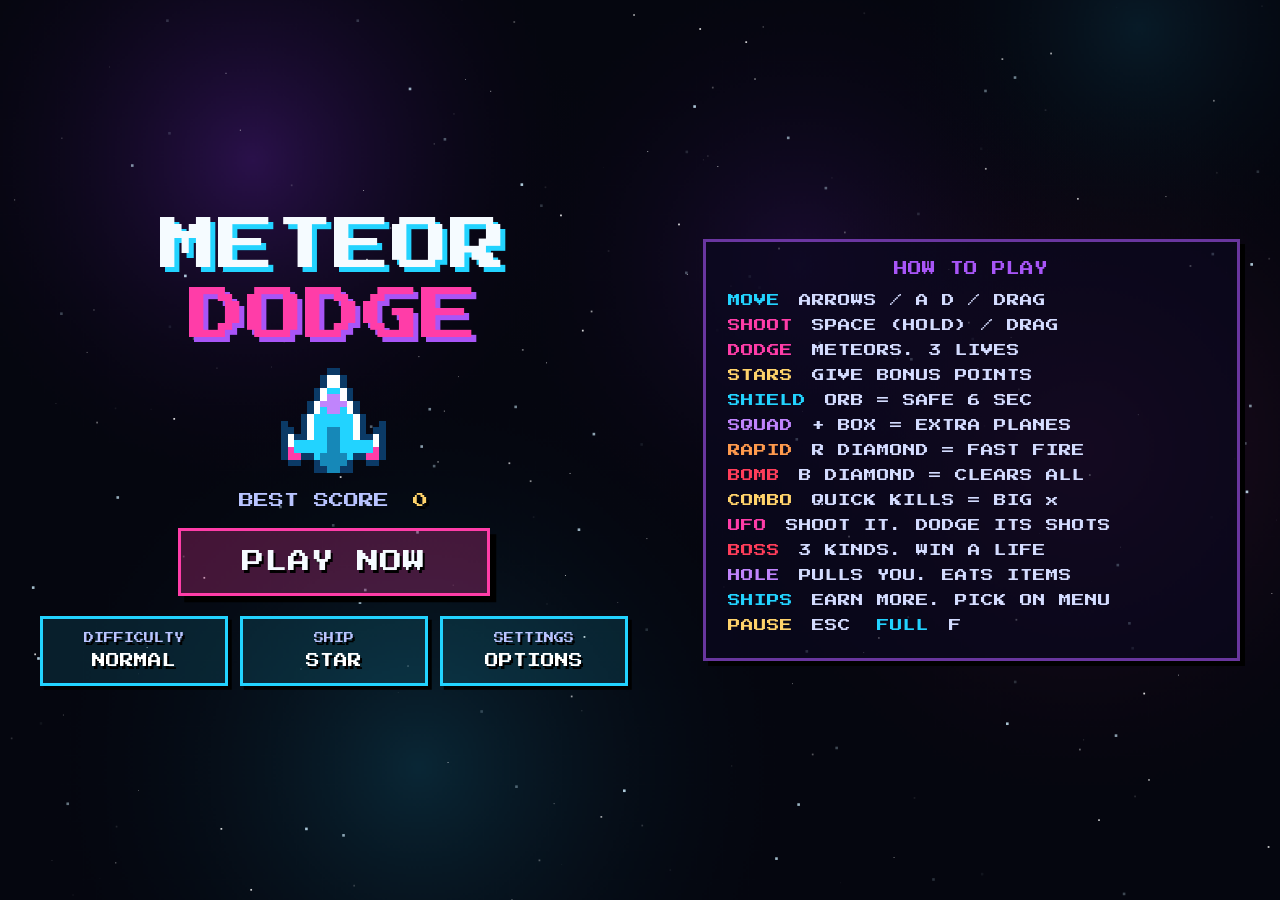
==== commit 703e82b8: "Show the how-to list on the home menu again on tall phones Co-Authored-By: Claude Sonnet 5.5 <norepl" ====
--- a/index.html
+++ b/index.html
@@ -26,7 +26,7 @@
 <meta name="twitter:image" content="https://nafisiqbalneloy.github.io/meteor-dodge/og-image-v2.png">
 <link rel="icon" type="image/svg+xml" href="assets/favicon.svg">
 <link rel="preload" href="assets/PressStart2P-Regular.ttf" as="font" type="font/ttf" crossorigin>
-<link rel="stylesheet" href="style.css?v=16">
+<link rel="stylesheet" href="style.css?v=17">
 </head>
 <body>
 <div id="app">
@@ -161,6 +161,6 @@
   </div>
 </div>
 <noscript><style>html:not(.fonts-ready) #app{opacity:1!important}</style><p class="noscript">METEOR DODGE needs JavaScript enabled.</p></noscript>
-<script src="game.js?v=25"></script>
+<script src="game.js?v=26"></script>
 </body>
 </html>
--- a/style.css
+++ b/style.css
@@ -225,3 +225,12 @@
 #stage.wide-layout .tile.narrow-only { display: none; }
 
 #stage.wide-layout .menu-grid { grid-template-columns: repeat(3, 1fr); width: calc(470 * var(--u)); }
+
+/* tall phones: the how-to list is back on the home menu, under the tiles */
+#stage.tall-layout #menu[data-view="home"] .how { display: block; padding: calc(12 * var(--u)) calc(16 * var(--u)); }
+#stage.tall-layout #menu .how h2 { font-size: calc(12 * var(--u)); margin-bottom: calc(8 * var(--u)); }
+#stage.tall-layout #menu .how ul { font-size: calc(9.5 * var(--u)); line-height: 1.85; }
+#stage.tall-layout #menu .how .how-back, #stage.tall-layout .tile.narrow-only { display: none; }
+#stage.tall-layout .menu-grid { grid-template-columns: repeat(3, 1fr); width: calc(440 * var(--u)); }
+#stage.tall-layout #menu { gap: calc(14 * var(--u)); }
+#stage.tall-layout .menu-main { gap: calc(10 * var(--u)); }
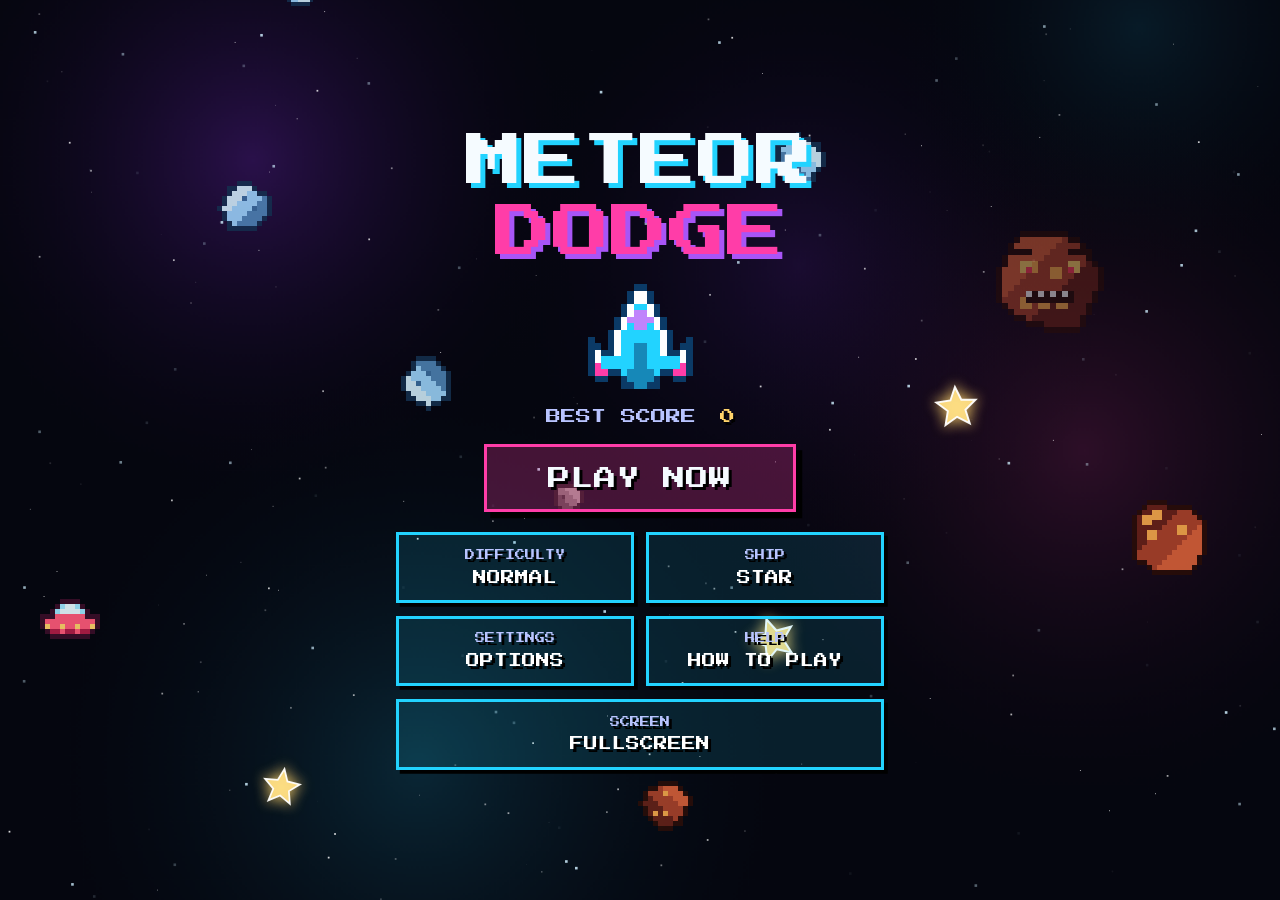
==== commit d48151d6: "Menu: separate Fullscreen and How to play buttons; meteors, stars, UFOs and bosses drift behind the " ====
--- a/index.html
+++ b/index.html
@@ -26,7 +26,7 @@
 <meta name="twitter:image" content="https://nafisiqbalneloy.github.io/meteor-dodge/og-image-v2.png">
 <link rel="icon" type="image/svg+xml" href="assets/favicon.svg">
 <link rel="preload" href="assets/PressStart2P-Regular.ttf" as="font" type="font/ttf" crossorigin>
-<link rel="stylesheet" href="style.css?v=17">
+<link rel="stylesheet" href="style.css?v=18">
 </head>
 <body>
 <div id="app">
@@ -73,7 +73,8 @@
           <button id="btnDiffMenu" class="btn small tile"><span class="k">DIFFICULTY</span><span class="v" id="vDiff">NORMAL</span></button>
           <button id="btnShipMenu" class="btn small tile"><span class="k">SHIP</span><span class="v" id="vShip">STAR</span></button>
           <button id="btnSettingsMenu" class="btn small tile"><span class="k">SETTINGS</span><span class="v">OPTIONS</span></button>
-          <button id="btnHow" class="btn small tile narrow-only"><span class="v">HOW TO PLAY</span></button>
+          <button id="btnHow" class="btn small tile"><span class="k">HELP</span><span class="v">HOW TO PLAY</span></button>
+          <button id="btnFull" class="btn small tile"><span class="k">SCREEN</span><span class="v">FULLSCREEN</span></button>
         </div>
       </div>
 
@@ -107,7 +108,6 @@
           <button id="btnSound" class="btn small" aria-pressed="true">SOUND: ON</button>
           <button id="btnMusic" class="btn small" aria-pressed="true">MUSIC: ON</button>
           <button id="btnPadToggle" class="btn small touch-only" aria-pressed="true">TOUCH PAD: ON</button>
-          <button id="btnFull" class="btn small">FULLSCREEN</button>
           <button id="btnShare" class="btn small">SHARE THE GAME</button>
         </div>
         <button class="btn small back-btn">BACK</button>
@@ -161,6 +161,6 @@
   </div>
 </div>
 <noscript><style>html:not(.fonts-ready) #app{opacity:1!important}</style><p class="noscript">METEOR DODGE needs JavaScript enabled.</p></noscript>
-<script src="game.js?v=26"></script>
+<script src="game.js?v=27"></script>
 </body>
 </html>
--- a/style.css
+++ b/style.css
@@ -183,9 +183,7 @@
 #menu[data-view="home"] .menu-main { display: flex; }
 #menu[data-view="diff"] #panelDiff, #menu[data-view="ship"] #panelShip, #menu[data-view="settings"] #panelSettings { display: flex; }
 #menu[data-view="how"] .how { display: block; }
-.wide-layout #menu[data-view="home"] .how { display: block; }
 .how { width: calc(440 * var(--u)); max-width: 96%; padding: calc(16 * var(--u)) calc(18 * var(--u)); }
-#stage:not(.wide-layout) .tile.narrow-only { display: flex; }
 #stage:not(.wide-layout) #menu .how h2 { font-size: calc(14 * var(--u)); margin-bottom: calc(12 * var(--u)); }
 #stage:not(.wide-layout) #menu .how ul { font-size: calc(11 * var(--u)); line-height: 2; }
 #stage:not(.wide-layout) #menu .how .how-back { display: block; margin: calc(14 * var(--u)) auto 0; }
@@ -222,15 +220,8 @@
 html:not(.fonts-ready) #app { opacity: 0; }
 html.fonts-ready #app { opacity: 1; transition: opacity .12s linear; }
 
-#stage.wide-layout .tile.narrow-only { display: none; }
-
-#stage.wide-layout .menu-grid { grid-template-columns: repeat(3, 1fr); width: calc(470 * var(--u)); }
-
-/* tall phones: the how-to list is back on the home menu, under the tiles */
-#stage.tall-layout #menu[data-view="home"] .how { display: block; padding: calc(12 * var(--u)) calc(16 * var(--u)); }
-#stage.tall-layout #menu .how h2 { font-size: calc(12 * var(--u)); margin-bottom: calc(8 * var(--u)); }
-#stage.tall-layout #menu .how ul { font-size: calc(9.5 * var(--u)); line-height: 1.85; }
-#stage.tall-layout #menu .how .how-back, #stage.tall-layout .tile.narrow-only { display: none; }
-#stage.tall-layout .menu-grid { grid-template-columns: repeat(3, 1fr); width: calc(440 * var(--u)); }
-#stage.tall-layout #menu { gap: calc(14 * var(--u)); }
-#stage.tall-layout .menu-main { gap: calc(10 * var(--u)); }
+/* how to play: always its own page (button on the home menu), on every screen */
+#menu[data-view="how"] .how .how-back { display: block; margin: calc(14 * var(--u)) auto 0; }
+#menu .how h2 { font-size: calc(14 * var(--u)); margin-bottom: calc(12 * var(--u)); }
+#menu .how ul { font-size: calc(11 * var(--u)); line-height: 2; }
+.menu-grid .tile:last-child:nth-child(odd) { grid-column: 1 / -1; }
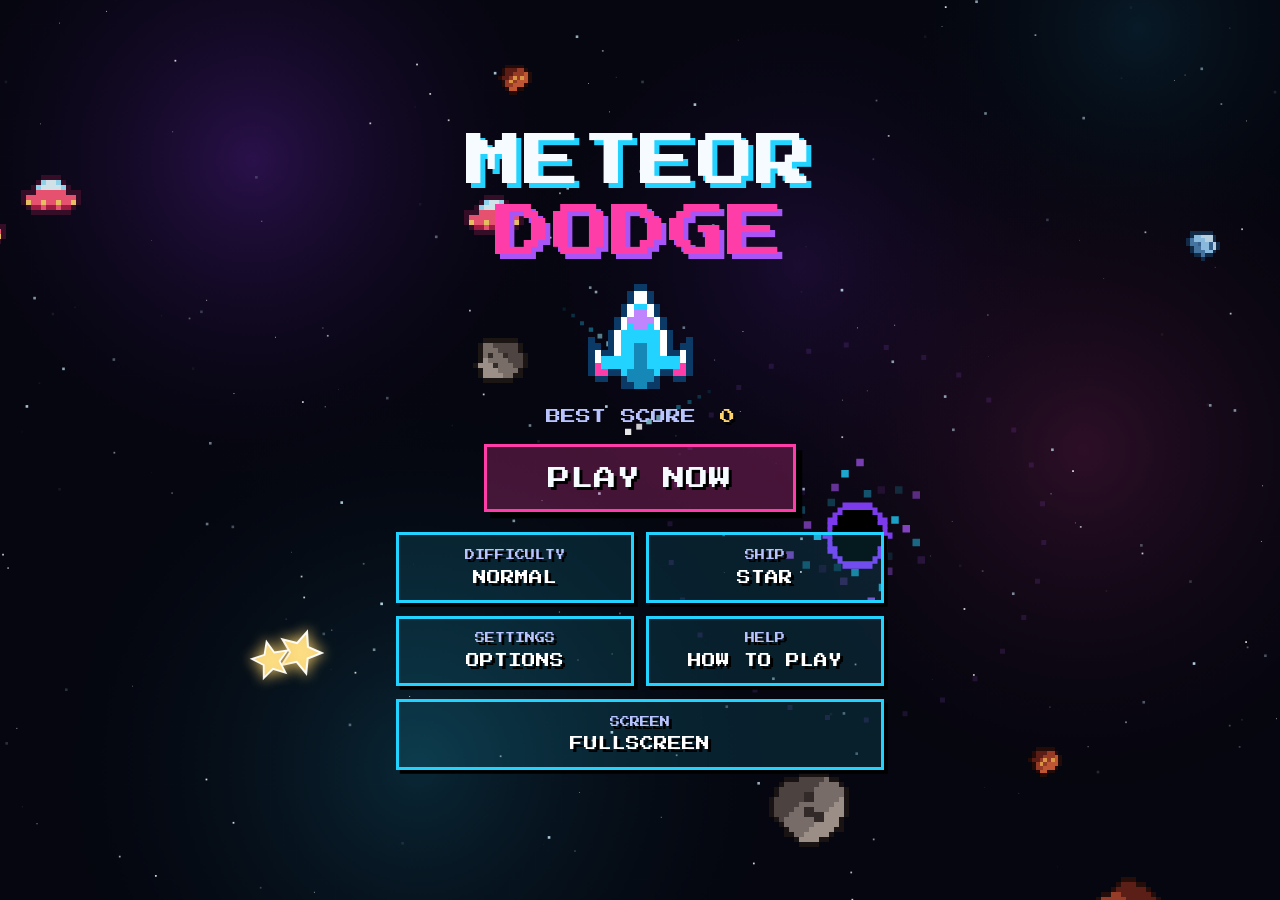
==== commit 253e747b: "Livelier menu (black hole, shooting stars, sway) and a menu theme song Co-Authored-By: Claude Sonnet" ====
--- a/index.html
+++ b/index.html
@@ -26,7 +26,7 @@
 <meta name="twitter:image" content="https://nafisiqbalneloy.github.io/meteor-dodge/og-image-v2.png">
 <link rel="icon" type="image/svg+xml" href="assets/favicon.svg">
 <link rel="preload" href="assets/PressStart2P-Regular.ttf" as="font" type="font/ttf" crossorigin>
-<link rel="stylesheet" href="style.css?v=18">
+<link rel="stylesheet" href="style.css?v=19">
 </head>
 <body>
 <div id="app">
@@ -161,6 +161,6 @@
   </div>
 </div>
 <noscript><style>html:not(.fonts-ready) #app{opacity:1!important}</style><p class="noscript">METEOR DODGE needs JavaScript enabled.</p></noscript>
-<script src="game.js?v=27"></script>
+<script src="game.js?v=28"></script>
 </body>
 </html>
--- a/style.css
+++ b/style.css
@@ -225,3 +225,6 @@
 #menu .how h2 { font-size: calc(14 * var(--u)); margin-bottom: calc(12 * var(--u)); }
 #menu .how ul { font-size: calc(11 * var(--u)); line-height: 2; }
 .menu-grid .tile:last-child:nth-child(odd) { grid-column: 1 / -1; }
+
+.menu-main .title { animation: float 3.6s steps(8) infinite; }
+@media (prefers-reduced-motion: reduce) { .menu-main .title { animation: none; } }
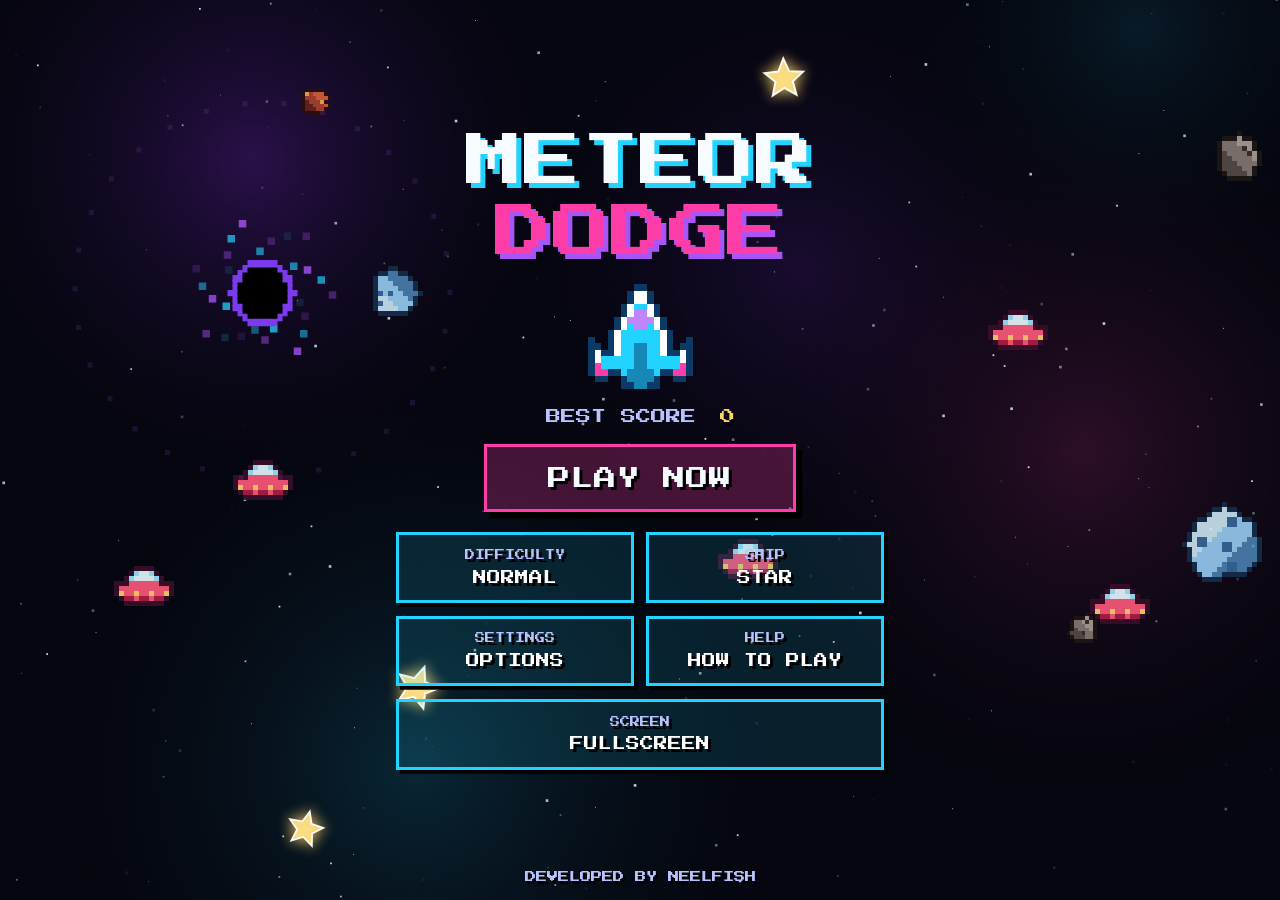
==== commit 03f06994: "Add 'Developed by neelfish' credit Co-Authored-By: Claude Sonnet 5.5 <noreply@anthropic.com>" ====
--- a/index.html
+++ b/index.html
@@ -3,6 +3,7 @@
 <head>
 <meta charset="utf-8">
 <meta name="viewport" content="width=device-width, initial-scale=1, viewport-fit=cover, user-scalable=no">
+<meta name="author" content="neelfish">
 <meta name="theme-color" content="#05060f">
 <link rel="manifest" href="manifest.json">
 <link rel="apple-touch-icon" href="assets/icon-192.png">
@@ -26,7 +27,7 @@
 <meta name="twitter:image" content="https://nafisiqbalneloy.github.io/meteor-dodge/og-image-v2.png">
 <link rel="icon" type="image/svg+xml" href="assets/favicon.svg">
 <link rel="preload" href="assets/PressStart2P-Regular.ttf" as="font" type="font/ttf" crossorigin>
-<link rel="stylesheet" href="style.css?v=19">
+<link rel="stylesheet" href="style.css?v=20">
 </head>
 <body>
 <div id="app">
@@ -77,6 +78,8 @@
           <button id="btnFull" class="btn small tile"><span class="k">SCREEN</span><span class="v">FULLSCREEN</span></button>
         </div>
       </div>
+
+      <div class="credit">DEVELOPED BY NEELFISH</div>
 
       <!-- DIFFICULTY -->
       <div id="panelDiff" class="menu-panel">
@@ -161,6 +164,6 @@
   </div>
 </div>
 <noscript><style>html:not(.fonts-ready) #app{opacity:1!important}</style><p class="noscript">METEOR DODGE needs JavaScript enabled.</p></noscript>
-<script src="game.js?v=28"></script>
+<script src="game.js?v=29"></script>
 </body>
 </html>
--- a/style.css
+++ b/style.css
@@ -228,3 +228,7 @@
 
 .menu-main .title { animation: float 3.6s steps(8) infinite; }
 @media (prefers-reduced-motion: reduce) { .menu-main .title { animation: none; } }
+
+/* credit line on the home menu */
+.credit { position: absolute; left: 0; right: 0; bottom: calc(14 * var(--u) + env(safe-area-inset-bottom, 0px)); text-align: center; font-size: calc(9 * var(--u)); color: #b9c4ff; text-shadow: calc(2 * var(--u)) calc(2 * var(--u)) 0 #000; pointer-events: none; }
+#menu:not([data-view="home"]) .credit { display: none; }
